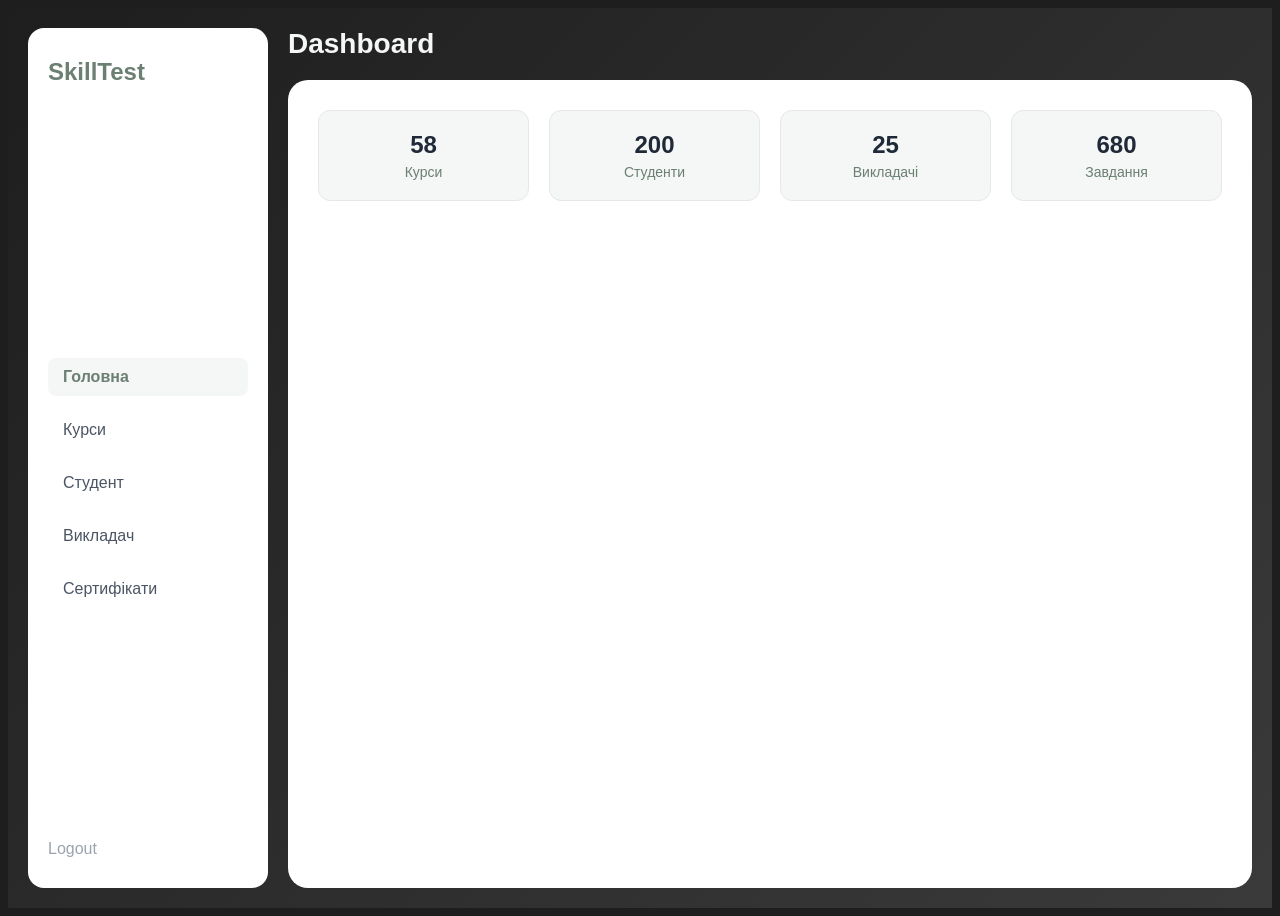
==== index.html @ 04a6edd6 "Add project files." ====
﻿<!DOCTYPE html>
<html lang="uk">
<head>
    <meta charset="UTF-8">
    <meta name="viewport" content="width=device-width, initial-scale=1.0">
    <title>SkillTest - Головна</title>
    <link rel="stylesheet" href="style.css">
</head>
<body>
    <div class="app-container">
        <aside class="sidebar">
            <h2 class="logo">SkillTest</h2>
            <nav class="nav-menu">
                <a href="index.html" class="nav-item active">Головна</a>
                <a href="courses.html" class="nav-item">Курси</a>
                <a href="students.html" class="nav-item">Студент</a>
                <a href="teachers.html" class="nav-item">Викладач</a>
                <a href="certificates.html" class="nav-item">Сертифікати</a>
            </nav>
            <div class="logout">
                <a href="#">Logout</a>
            </div>
        </aside>

        <main class="main-content">
            <header class="top-header">
                <h1>Dashboard</h1>
            </header>

            <section class="content-card">
                <div class="stats-grid">
                    <div class="stat-box"><h3>58</h3><p>Курси</p></div>
                    <div class="stat-box"><h3>200</h3><p>Студенти</p></div>
                    <div class="stat-box"><h3>25</h3><p>Викладачі</p></div>
                    <div class="stat-box"><h3>680</h3><p>Завдання</p></div>
                </div>
            </section>
        </main>
    </div>
</body>
</html>
---- style.css ----
﻿body 
    * {
        margin: 0;
        padding: 0;
        box-sizing: border-box;
        font-family: 'Segoe UI', Tahoma, Geneva, Verdana, sans-serif;
    }

    body {
        background-color: #1E1E1E;
        color: #1F2937;
    }

    .app-container {
        display: flex;
        height: 100vh;
        padding: 20px;
        gap: 20px;
        background: linear-gradient(135deg, #1E1E1E 0%, #3A3A3A 100%);
    }
    .sidebar {
        width: 240px;
        background: #FFFFFF;
        border-radius: 16px;
        padding: 30px 20px;
        display: flex;
        flex-direction: column;
        justify-content: space-between;
    }

    .logo {
        color: #6B7F73;
        font-size: 24px;
        margin-bottom: 40px;
    }

    .nav-menu {
        display: flex;
        flex-direction: column;
        gap: 15px;
    }

    .nav-item {
        text-decoration: none;
        color: #4B5563;
        font-size: 16px;
        padding: 10px 15px;
        border-radius: 8px;
        transition: 0.2s;
    }

        .nav-item:hover, .nav-item.active {
            background-color: #F4F7F5;
            color: #6B7F73;
            font-weight: bold;
        }

    .logout a {
        text-decoration: none;
        color: #9CA3AF;
    }
    .main-content {
        flex: 1;
        display: flex;
        flex-direction: column;
        gap: 20px;
    }

    .top-header h1 {
        color: #F4F7F5;
        font-size: 28px;
    }

    .content-card {
        background: #FFFFFF;
        border-radius: 20px;
        padding: 30px;
        flex: 1;
    }
    .stats-grid {
        display: grid;
        grid-template-columns: repeat(4, 1fr);
        gap: 20px;
    }

    .stat-box {
        background: #F4F7F5;
        padding: 20px;
        border-radius: 12px;
        text-align: center;
        border: 1px solid #E5E7EB;
    }

        .stat-box h3 {
            color: #1F2937;
            font-size: 24px;
            margin-bottom: 5px;
        }

        .stat-box p {
            color: #6B7F73;
            font-size: 14px;
        }
    @media (max-width: 768px) {
        .app-container {
            flex-direction: column;
            height: auto;
        }

        .sidebar {
            width: 100%;
        }

        .stats-grid {
            grid-template-columns: 1fr 1fr;
        }
    }
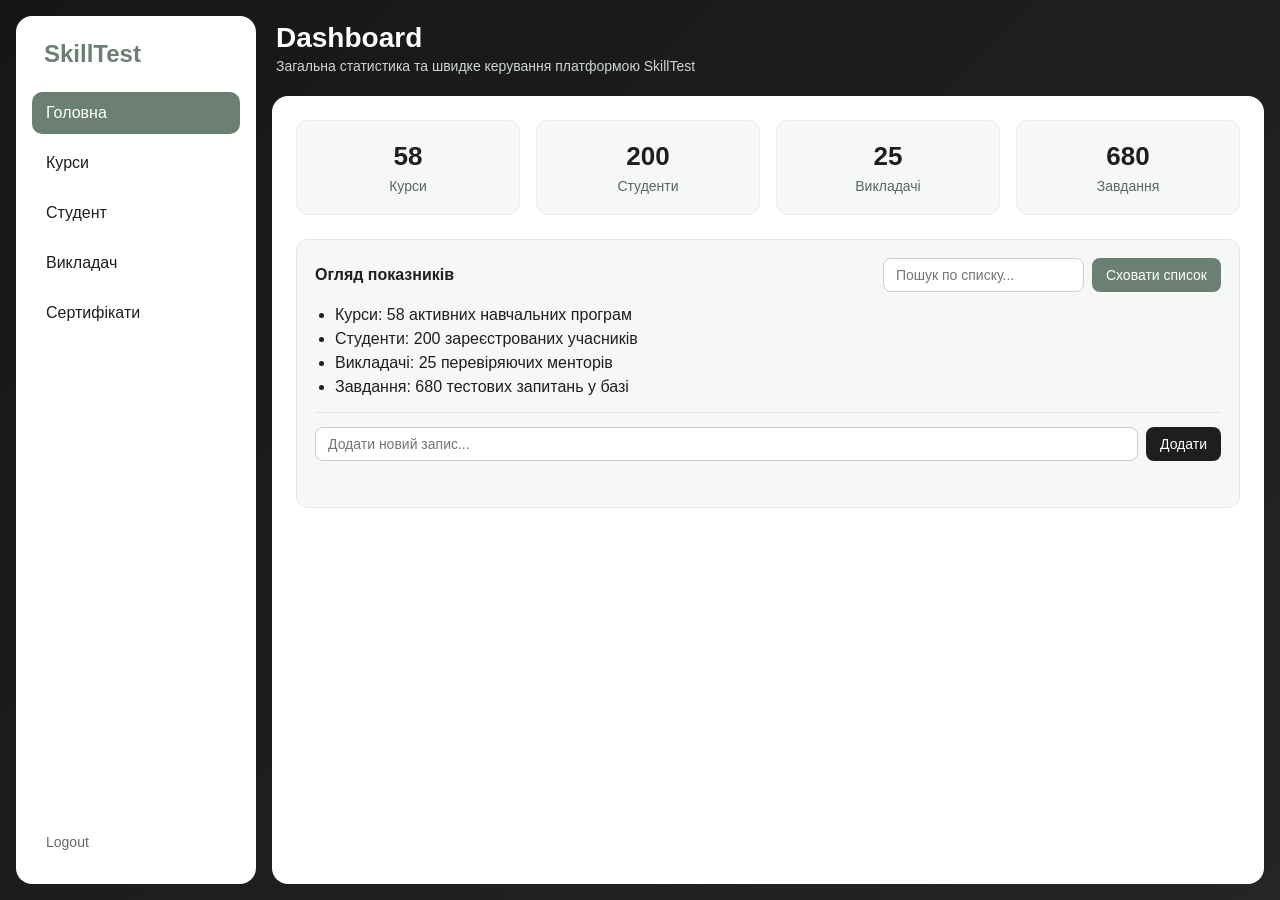
==== commit 4f6be3dc: "1234" ====
--- a/index.html
+++ b/index.html
@@ -3,36 +3,66 @@
 <head>
     <meta charset="UTF-8">
     <meta name="viewport" content="width=device-width, initial-scale=1.0">
-    <title>SkillTest - Головна</title>
+    <title>SkillTest — Головна</title>
     <link rel="stylesheet" href="style.css">
+    <script src="script.js" defer></script>
 </head>
-<body>
+<body data-page="dashboard">
     <div class="app-container">
         <aside class="sidebar">
-            <h2 class="logo">SkillTest</h2>
-            <nav class="nav-menu">
-                <a href="index.html" class="nav-item active">Головна</a>
-                <a href="courses.html" class="nav-item">Курси</a>
-                <a href="students.html" class="nav-item">Студент</a>
-                <a href="teachers.html" class="nav-item">Викладач</a>
-                <a href="certificates.html" class="nav-item">Сертифікати</a>
-            </nav>
-            <div class="logout">
-                <a href="#">Logout</a>
+            <div>
+                <div class="brand">SkillTest</div>
+                <nav class="nav-menu">
+                    <a href="index.html" class="nav-item active">Головна</a>
+                    <a href="courses.html" class="nav-item">Курси</a>
+                    <a href="students.html" class="nav-item">Студент</a>
+                    <a href="teachers.html" class="nav-item">Викладач</a>
+                    <a href="certificates.html" class="nav-item">Сертифікати</a>
+                </nav>
             </div>
+            <a href="index.html" class="logout-btn">Logout</a>
         </aside>
 
         <main class="main-content">
             <header class="top-header">
                 <h1>Dashboard</h1>
+                <p>Загальна статистика та швидке керування платформою SkillTest</p>
             </header>
 
             <section class="content-card">
                 <div class="stats-grid">
-                    <div class="stat-box"><h3>58</h3><p>Курси</p></div>
-                    <div class="stat-box"><h3>200</h3><p>Студенти</p></div>
-                    <div class="stat-box"><h3>25</h3><p>Викладачі</p></div>
-                    <div class="stat-box"><h3>680</h3><p>Завдання</p></div>
+                    <div class="stat-box">
+                        <div class="stat-value">58</div>
+                        <div class="stat-label">Курси</div>
+                    </div>
+                    <div class="stat-box">
+                        <div class="stat-value">200</div>
+                        <div class="stat-label">Студенти</div>
+                    </div>
+                    <div class="stat-box">
+                        <div class="stat-value">25</div>
+                        <div class="stat-label">Викладачі</div>
+                    </div>
+                    <div class="stat-box">
+                        <div class="stat-value">680</div>
+                        <div class="stat-label">Завдання</div>
+                    </div>
+                </div>
+
+                <div class="js-panel">
+                    <div class="js-toolbar">
+                        <strong>Огляд показників</strong>
+                        <div class="js-controls">
+                            <input type="text" id="filterInput" class="js-input" placeholder="Пошук по списку...">
+                            <button type="button" id="toggleListBtn" class="js-btn">Сховати список</button>
+                        </div>
+                    </div>
+                    <ul id="itemsList" class="js-list"></ul>
+                    <form id="addItemForm" class="js-form" novalidate>
+                        <input type="text" id="newItemInput" class="js-input" placeholder="Додати новий запис...">
+                        <button type="submit" class="js-btn js-btn-dark">Додати</button>
+                        <div id="formFeedback" class="js-message"></div>
+                    </form>
                 </div>
             </section>
         </main>
--- a/style.css
+++ b/style.css
@@ -1,117 +1,250 @@
-﻿body 
-    * {
-        margin: 0;
-        padding: 0;
-        box-sizing: border-box;
-        font-family: 'Segoe UI', Tahoma, Geneva, Verdana, sans-serif;
-    }
-
-    body {
-        background-color: #1E1E1E;
-        color: #1F2937;
-    }
-
+﻿* {
+    margin: 0;
+    padding: 0;
+    box-sizing: border-box;
+    font-family: "Segoe UI", Tahoma, Geneva, Verdana, sans-serif;
+}
+
+body {
+    min-height: 100vh;
+    background: linear-gradient(135deg, #161616, #242625);
+    color: #1e1e1e;
+}
+
+.app-container {
+    display: flex;
+    min-height: 100vh;
+    padding: 16px;
+    gap: 16px;
+}
+
+.sidebar {
+    width: 240px;
+    background-color: #ffffff;
+    border-radius: 16px;
+    padding: 24px 16px;
+    display: flex;
+    flex-direction: column;
+    justify-content: space-between;
+    flex-shrink: 0;
+}
+
+.brand {
+    font-size: 24px;
+    font-weight: 700;
+    color: #6b7f73;
+    padding: 0 12px;
+    margin-bottom: 24px;
+}
+
+.nav-menu {
+    display: flex;
+    flex-direction: column;
+    gap: 8px;
+}
+
+.nav-item {
+    display: block;
+    text-decoration: none;
+    color: #1e1e1e;
+    padding: 12px 14px;
+    border-radius: 10px;
+    font-weight: 500;
+    transition: background-color 0.2s ease, color 0.2s ease;
+}
+
+    .nav-item:hover {
+        background-color: #eef2ef;
+    }
+
+    .nav-item.active {
+        background-color: #6b7f73;
+        color: #ffffff;
+    }
+
+.logout-btn {
+    display: block;
+    text-decoration: none;
+    color: #666666;
+    padding: 10px 14px;
+    border-radius: 10px;
+    font-size: 14px;
+}
+
+    .logout-btn:hover {
+        background-color: #f3f3f3;
+    }
+
+.main-content {
+    flex: 1;
+    display: flex;
+    flex-direction: column;
+    gap: 16px;
+}
+
+.top-header {
+    color: #ffffff;
+    padding: 6px 4px;
+}
+
+    .top-header h1 {
+        font-size: 28px;
+        font-weight: 700;
+    }
+
+    .top-header p {
+        color: #cfd6d2;
+        font-size: 14px;
+        margin-top: 4px;
+    }
+
+.content-card {
+    background-color: #ffffff;
+    border-radius: 16px;
+    padding: 24px;
+    flex: 1;
+}
+
+.stats-grid {
+    display: grid;
+    grid-template-columns: repeat(4, 1fr);
+    gap: 16px;
+    margin-bottom: 24px;
+}
+
+.stat-box {
+    background-color: #f6f8f7;
+    border: 1px solid #e6ece8;
+    border-radius: 12px;
+    padding: 20px;
+    text-align: center;
+}
+
+.stat-value {
+    font-size: 26px;
+    font-weight: 700;
+    color: #1e1e1e;
+}
+
+.stat-label {
+    font-size: 14px;
+    color: #5c6660;
+    margin-top: 6px;
+}
+
+.js-panel {
+    background-color: #f6f8f7;
+    border: 1px solid #e2e8e4;
+    border-radius: 12px;
+    padding: 18px;
+}
+
+.js-toolbar {
+    display: flex;
+    flex-wrap: wrap;
+    gap: 10px;
+    justify-content: space-between;
+    align-items: center;
+    margin-bottom: 14px;
+}
+
+.js-controls {
+    display: flex;
+    flex-wrap: wrap;
+    gap: 8px;
+}
+
+.js-input {
+    padding: 8px 12px;
+    border: 1px solid #c7d0ca;
+    border-radius: 8px;
+    font-size: 14px;
+    background-color: #ffffff;
+    color: #1e1e1e;
+}
+
+.js-btn {
+    padding: 8px 14px;
+    border: none;
+    border-radius: 8px;
+    background-color: #6b7f73;
+    color: #ffffff;
+    font-size: 14px;
+    font-weight: 500;
+    cursor: pointer;
+}
+
+    .js-btn:hover {
+        background-color: #586a5f;
+    }
+
+.js-btn-dark {
+    background-color: #1e1e1e;
+}
+
+    .js-btn-dark:hover {
+        background-color: #333333;
+    }
+
+.js-list {
+    margin: 0 0 16px 20px;
+    display: flex;
+    flex-direction: column;
+    gap: 6px;
+}
+
+.js-form {
+    display: flex;
+    flex-wrap: wrap;
+    gap: 8px;
+    padding-top: 14px;
+    border-top: 1px solid #e0e6e2;
+}
+
+    .js-form .js-input {
+        flex: 1;
+        min-width: 200px;
+    }
+
+.js-message {
+    width: 100%;
+    font-size: 14px;
+    min-height: 20px;
+}
+
+.msg-error {
+    color: #c62828;
+    font-weight: 500;
+}
+
+.msg-success {
+    color: #2e7d32;
+    font-weight: 500;
+}
+
+@media (max-width: 900px) {
+    .stats-grid {
+        grid-template-columns: repeat(2, 1fr);
+    }
+}
+
+@media (max-width: 768px) {
     .app-container {
-        display: flex;
-        height: 100vh;
-        padding: 20px;
-        gap: 20px;
-        background: linear-gradient(135deg, #1E1E1E 0%, #3A3A3A 100%);
-    }
+        flex-direction: column;
+    }
+
     .sidebar {
-        width: 240px;
-        background: #FFFFFF;
-        border-radius: 16px;
-        padding: 30px 20px;
-        display: flex;
-        flex-direction: column;
-        justify-content: space-between;
-    }
-
-    .logo {
-        color: #6B7F73;
-        font-size: 24px;
-        margin-bottom: 40px;
+        width: 100%;
     }
 
     .nav-menu {
-        display: flex;
-        flex-direction: column;
-        gap: 15px;
-    }
-
-    .nav-item {
-        text-decoration: none;
-        color: #4B5563;
-        font-size: 16px;
-        padding: 10px 15px;
-        border-radius: 8px;
-        transition: 0.2s;
-    }
-
-        .nav-item:hover, .nav-item.active {
-            background-color: #F4F7F5;
-            color: #6B7F73;
-            font-weight: bold;
-        }
-
-    .logout a {
-        text-decoration: none;
-        color: #9CA3AF;
-    }
-    .main-content {
-        flex: 1;
-        display: flex;
-        flex-direction: column;
-        gap: 20px;
-    }
-
-    .top-header h1 {
-        color: #F4F7F5;
-        font-size: 28px;
-    }
-
-    .content-card {
-        background: #FFFFFF;
-        border-radius: 20px;
-        padding: 30px;
-        flex: 1;
-    }
+        flex-direction: row;
+        flex-wrap: wrap;
+    }
+}
+
+@media (max-width: 480px) {
     .stats-grid {
-        display: grid;
-        grid-template-columns: repeat(4, 1fr);
-        gap: 20px;
-    }
-
-    .stat-box {
-        background: #F4F7F5;
-        padding: 20px;
-        border-radius: 12px;
-        text-align: center;
-        border: 1px solid #E5E7EB;
-    }
-
-        .stat-box h3 {
-            color: #1F2937;
-            font-size: 24px;
-            margin-bottom: 5px;
-        }
-
-        .stat-box p {
-            color: #6B7F73;
-            font-size: 14px;
-        }
-    @media (max-width: 768px) {
-        .app-container {
-            flex-direction: column;
-            height: auto;
-        }
-
-        .sidebar {
-            width: 100%;
-        }
-
-        .stats-grid {
-            grid-template-columns: 1fr 1fr;
-        }
-    }
+        grid-template-columns: 1fr;
+    }
+}
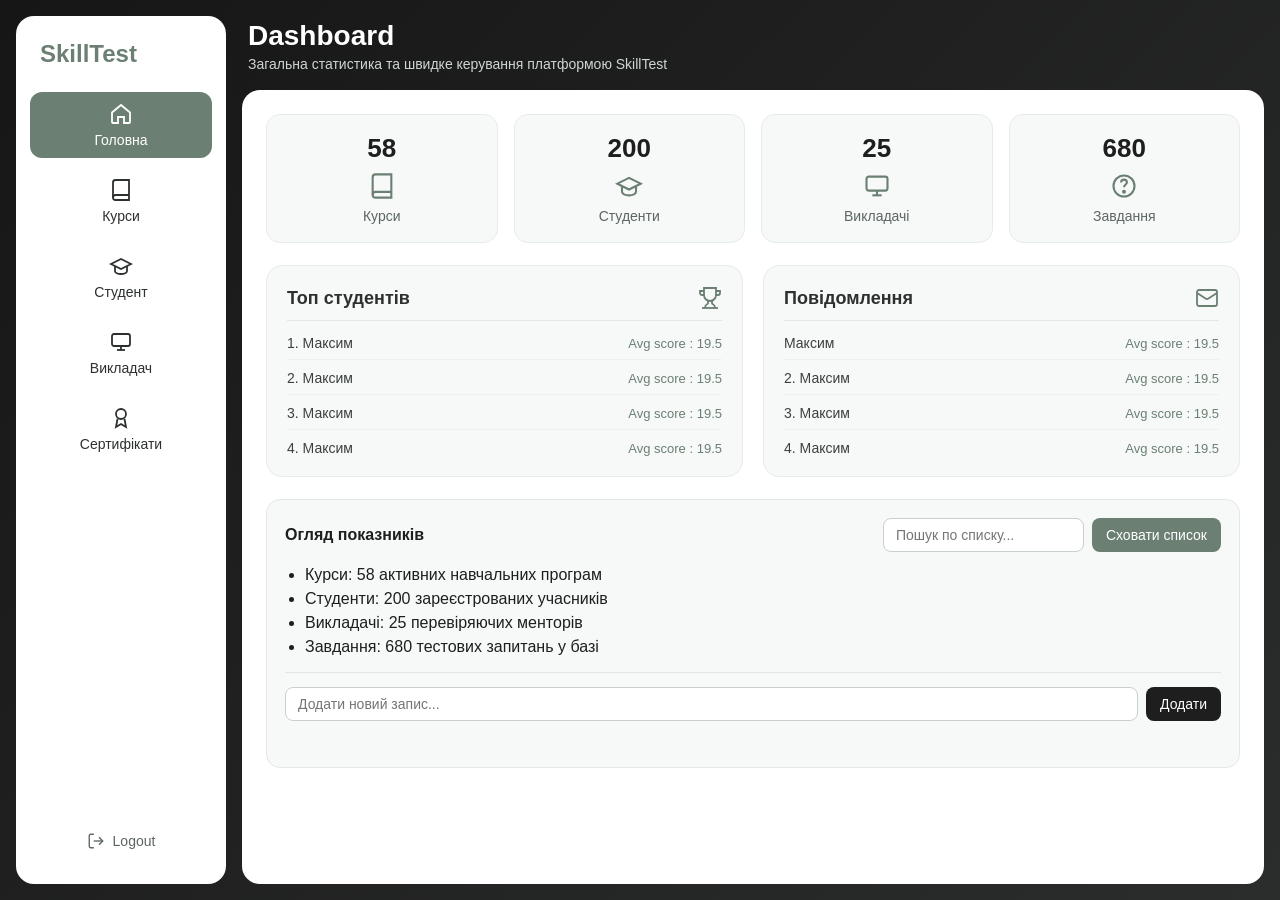
==== commit 0fd460a4: "ss" ====
--- a/index.html
+++ b/index.html
@@ -13,14 +13,32 @@
             <div>
                 <div class="brand">SkillTest</div>
                 <nav class="nav-menu">
-                    <a href="index.html" class="nav-item active">Головна</a>
-                    <a href="courses.html" class="nav-item">Курси</a>
-                    <a href="students.html" class="nav-item">Студент</a>
-                    <a href="teachers.html" class="nav-item">Викладач</a>
-                    <a href="certificates.html" class="nav-item">Сертифікати</a>
+                    <a href="index.html" class="nav-item active">
+                        <svg class="icon" viewBox="0 0 24 24" fill="none" stroke="currentColor" stroke-width="1.8"><path d="M3 10.5L12 3l9 7.5V20a1 1 0 0 1-1 1h-5v-6H9v6H4a1 1 0 0 1-1-1v-9.5z" /></svg>
+                        <span>Головна</span>
+                    </a>
+                    <a href="courses.html" class="nav-item">
+                        <svg class="icon" viewBox="0 0 24 24" fill="none" stroke="currentColor" stroke-width="1.8"><path d="M4 19.5A2.5 2.5 0 0 1 6.5 17H20" /><path d="M6.5 2H20v20H6.5A2.5 2.5 0 0 1 4 19.5v-15A2.5 2.5 0 0 1 6.5 2z" /></svg>
+                        <span>Курси</span>
+                    </a>
+                    <a href="students.html" class="nav-item">
+                        <svg class="icon" viewBox="0 0 24 24" fill="none" stroke="currentColor" stroke-width="1.8"><path d="M22 10L12 5 2 10l10 5 10-5z" /><path d="M6 12v5c0 1.7 2.7 3 6 3s6-1.3 6-3v-5" /></svg>
+                        <span>Студент</span>
+                    </a>
+                    <a href="teachers.html" class="nav-item">
+                        <svg class="icon" viewBox="0 0 24 24" fill="none" stroke="currentColor" stroke-width="1.8"><rect x="3" y="4" width="18" height="12" rx="2" /><path d="M8 20h8" /><path d="M12 16v4" /></svg>
+                        <span>Викладач</span>
+                    </a>
+                    <a href="certificates.html" class="nav-item">
+                        <svg class="icon" viewBox="0 0 24 24" fill="none" stroke="currentColor" stroke-width="1.8"><circle cx="12" cy="8" r="5" /><path d="M8.5 13l-1.5 8 5-3 5 3-1.5-8" /></svg>
+                        <span>Сертифікати</span>
+                    </a>
                 </nav>
             </div>
-            <a href="index.html" class="logout-btn">Logout</a>
+            <a href="index.html" class="logout-btn">
+                <svg class="icon icon-sm" viewBox="0 0 24 24" fill="none" stroke="currentColor" stroke-width="1.8"><path d="M9 21H5a2 2 0 0 1-2-2V5a2 2 0 0 1 2-2h4" /><polyline points="16 17 21 12 16 7" /><line x1="21" y1="12" x2="9" y2="12" /></svg>
+                <span>Logout</span>
+            </a>
         </aside>
 
         <main class="main-content">
@@ -33,19 +51,51 @@
                 <div class="stats-grid">
                     <div class="stat-box">
                         <div class="stat-value">58</div>
+                        <svg class="stat-icon" viewBox="0 0 24 24" fill="none" stroke="currentColor" stroke-width="1.8"><path d="M4 19.5A2.5 2.5 0 0 1 6.5 17H20" /><path d="M6.5 2H20v20H6.5A2.5 2.5 0 0 1 4 19.5v-15A2.5 2.5 0 0 1 6.5 2z" /></svg>
                         <div class="stat-label">Курси</div>
                     </div>
                     <div class="stat-box">
                         <div class="stat-value">200</div>
+                        <svg class="stat-icon" viewBox="0 0 24 24" fill="none" stroke="currentColor" stroke-width="1.8"><path d="M22 10L12 5 2 10l10 5 10-5z" /><path d="M6 12v5c0 1.7 2.7 3 6 3s6-1.3 6-3v-5" /></svg>
                         <div class="stat-label">Студенти</div>
                     </div>
                     <div class="stat-box">
                         <div class="stat-value">25</div>
+                        <svg class="stat-icon" viewBox="0 0 24 24" fill="none" stroke="currentColor" stroke-width="1.8"><rect x="3" y="4" width="18" height="12" rx="2" /><path d="M8 20h8" /><path d="M12 16v4" /></svg>
                         <div class="stat-label">Викладачі</div>
                     </div>
                     <div class="stat-box">
                         <div class="stat-value">680</div>
+                        <svg class="stat-icon" viewBox="0 0 24 24" fill="none" stroke="currentColor" stroke-width="1.8"><circle cx="12" cy="12" r="9" /><path d="M9.5 9a2.5 2.5 0 0 1 5 0c0 1.5-2.5 2-2.5 4" /><circle cx="12" cy="17" r="0.8" fill="currentColor" /></svg>
                         <div class="stat-label">Завдання</div>
+                    </div>
+                </div>
+
+                <div class="widgets-grid">
+                    <div class="widget-card">
+                        <div class="widget-header">
+                            <h2>Топ студентів</h2>
+                            <svg class="widget-icon" viewBox="0 0 24 24" fill="none" stroke="currentColor" stroke-width="1.8"><path d="M6 9H4a2 2 0 0 1-2-2V5h4" /><path d="M18 9h2a2 2 0 0 0 2-2V5h-4" /><path d="M4 22h16" /><path d="M10 14.66V17c0 .55-.47.98-.97 1.21C7.85 18.75 7 20.24 7 22" /><path d="M14 14.66V17c0 .55.47.98.97 1.21C16.15 18.75 17 20.24 17 22" /><path d="M18 2H6v7a6 6 0 0 0 12 0V2Z" /></svg>
+                        </div>
+                        <ul class="widget-list">
+                            <li><span>1. Максим</span><span class="score">Avg score : 19.5</span></li>
+                            <li><span>2. Максим</span><span class="score">Avg score : 19.5</span></li>
+                            <li><span>3. Максим</span><span class="score">Avg score : 19.5</span></li>
+                            <li><span>4. Максим</span><span class="score">Avg score : 19.5</span></li>
+                        </ul>
+                    </div>
+
+                    <div class="widget-card">
+                        <div class="widget-header">
+                            <h2>Повідомлення</h2>
+                            <svg class="widget-icon" viewBox="0 0 24 24" fill="none" stroke="currentColor" stroke-width="1.8"><rect x="2" y="4" width="20" height="16" rx="2" /><path d="m22 7-8.97 5.7a1.94 1.94 0 0 1-2.06 0L2 7" /></svg>
+                        </div>
+                        <ul class="widget-list">
+                            <li><span>Максим</span><span class="score">Avg score : 19.5</span></li>
+                            <li><span>2. Максим</span><span class="score">Avg score : 19.5</span></li>
+                            <li><span>3. Максим</span><span class="score">Avg score : 19.5</span></li>
+                            <li><span>4. Максим</span><span class="score">Avg score : 19.5</span></li>
+                        </ul>
                     </div>
                 </div>
 
--- a/style.css
+++ b/style.css
@@ -7,7 +7,7 @@
 
 body {
     min-height: 100vh;
-    background: linear-gradient(135deg, #161616, #242625);
+    background: linear-gradient(135deg, #161616, #2b2d2c);
     color: #1e1e1e;
 }
 
@@ -18,11 +18,12 @@
     gap: 16px;
 }
 
+/* Боковое меню */
 .sidebar {
-    width: 240px;
+    width: 210px;
     background-color: #ffffff;
-    border-radius: 16px;
-    padding: 24px 16px;
+    border-radius: 18px;
+    padding: 24px 14px;
     display: flex;
     flex-direction: column;
     justify-content: space-between;
@@ -33,22 +34,26 @@
     font-size: 24px;
     font-weight: 700;
     color: #6b7f73;
-    padding: 0 12px;
+    padding: 0 10px;
     margin-bottom: 24px;
 }
 
 .nav-menu {
     display: flex;
     flex-direction: column;
-    gap: 8px;
+    gap: 10px;
 }
 
 .nav-item {
-    display: block;
+    display: flex;
+    flex-direction: column;
+    align-items: center;
+    gap: 6px;
     text-decoration: none;
-    color: #1e1e1e;
-    padding: 12px 14px;
-    border-radius: 10px;
+    color: #2c302e;
+    padding: 10px 8px;
+    border-radius: 12px;
+    font-size: 14px;
     font-weight: 500;
     transition: background-color 0.2s ease, color 0.2s ease;
 }
@@ -62,11 +67,24 @@
         color: #ffffff;
     }
 
+.icon {
+    width: 24px;
+    height: 24px;
+}
+
+.icon-sm {
+    width: 18px;
+    height: 18px;
+}
+
 .logout-btn {
-    display: block;
+    display: flex;
+    align-items: center;
+    justify-content: center;
+    gap: 8px;
     text-decoration: none;
-    color: #666666;
-    padding: 10px 14px;
+    color: #5c6660;
+    padding: 10px 12px;
     border-radius: 10px;
     font-size: 14px;
 }
@@ -75,16 +93,17 @@
         background-color: #f3f3f3;
     }
 
+/* Основная область */
 .main-content {
     flex: 1;
     display: flex;
     flex-direction: column;
-    gap: 16px;
+    gap: 14px;
 }
 
 .top-header {
     color: #ffffff;
-    padding: 6px 4px;
+    padding: 4px 6px;
 }
 
     .top-header h1 {
@@ -100,24 +119,31 @@
 
 .content-card {
     background-color: #ffffff;
-    border-radius: 16px;
+    border-radius: 18px;
     padding: 24px;
     flex: 1;
-}
-
+    display: flex;
+    flex-direction: column;
+    gap: 22px;
+}
+
+/* Сетка статистики (CSS Grid) */
 .stats-grid {
     display: grid;
     grid-template-columns: repeat(4, 1fr);
     gap: 16px;
-    margin-bottom: 24px;
 }
 
 .stat-box {
-    background-color: #f6f8f7;
+    background-color: #f7f9f8;
     border: 1px solid #e6ece8;
-    border-radius: 12px;
-    padding: 20px;
+    border-radius: 14px;
+    padding: 18px 14px;
     text-align: center;
+    display: flex;
+    flex-direction: column;
+    align-items: center;
+    gap: 8px;
 }
 
 .stat-value {
@@ -126,16 +152,84 @@
     color: #1e1e1e;
 }
 
+.stat-icon {
+    width: 28px;
+    height: 28px;
+    color: #6b7f73;
+}
+
 .stat-label {
     font-size: 14px;
     color: #5c6660;
-    margin-top: 6px;
-}
-
+}
+
+/* Нижние карточки (Топ студентов и Сообщения) */
+.widgets-grid {
+    display: grid;
+    grid-template-columns: repeat(2, 1fr);
+    gap: 20px;
+}
+
+.widget-card {
+    background-color: #f7f9f8;
+    border: 1px solid #e6ece8;
+    border-radius: 16px;
+    padding: 20px;
+}
+
+.widget-header {
+    display: flex;
+    align-items: center;
+    justify-content: space-between;
+    margin-bottom: 14px;
+    padding-bottom: 10px;
+    border-bottom: 1px solid #e1e7e3;
+}
+
+    .widget-header h2 {
+        font-size: 18px;
+        font-weight: 700;
+        color: #2c302e;
+    }
+
+.widget-icon {
+    width: 24px;
+    height: 24px;
+    color: #6b7f73;
+}
+
+.widget-list {
+    list-style: none;
+    display: flex;
+    flex-direction: column;
+    gap: 10px;
+}
+
+    .widget-list li {
+        display: flex;
+        justify-content: space-between;
+        align-items: center;
+        padding-bottom: 8px;
+        border-bottom: 1px solid #edf1ef;
+        font-size: 14px;
+        color: #3a403d;
+    }
+
+        .widget-list li:last-child {
+            border-bottom: none;
+            padding-bottom: 0;
+        }
+
+.score {
+    color: #6b7f73;
+    font-size: 13px;
+}
+
+/* Интерактивный блок JS */
 .js-panel {
-    background-color: #f6f8f7;
+    background-color: #f7f9f8;
     border: 1px solid #e2e8e4;
-    border-radius: 12px;
+    border-radius: 14px;
     padding: 18px;
 }
 
@@ -222,9 +316,14 @@
     font-weight: 500;
 }
 
-@media (max-width: 900px) {
+/* Адаптивность */
+@media (max-width: 960px) {
     .stats-grid {
         grid-template-columns: repeat(2, 1fr);
+    }
+
+    .widgets-grid {
+        grid-template-columns: 1fr;
     }
 }
 
@@ -240,6 +339,7 @@
     .nav-menu {
         flex-direction: row;
         flex-wrap: wrap;
+        justify-content: center;
     }
 }
 
@@ -248,3 +348,262 @@
         grid-template-columns: 1fr;
     }
 }
+.courses-header {
+    display: flex;
+    align-items: center;
+    justify-content: space-between;
+    gap: 12px;
+}
+
+.accent-title {
+    color: #7c9485;
+}
+
+.add-plus-btn {
+    width: 38px;
+    height: 38px;
+    border: none;
+    border-radius: 8px;
+    background-color: #6b7f73;
+    color: #ffffff;
+    font-size: 24px;
+    line-height: 1;
+    cursor: pointer;
+}
+
+    .add-plus-btn:hover {
+        background-color: #586a5f;
+    }
+
+.search-pill {
+    border-radius: 999px;
+    min-width: 240px;
+}
+
+.table-wrap {
+    overflow-x: auto;
+    margin-bottom: 16px;
+}
+
+.courses-table {
+    width: 100%;
+    border-collapse: collapse;
+    font-size: 14px;
+}
+
+    .courses-table th {
+        text-align: left;
+        padding: 12px 10px;
+        font-weight: 700;
+        color: #1e1e1e;
+        border-bottom: 1px solid #cfd6d2;
+    }
+
+    .courses-table td {
+        padding: 14px 10px;
+        border-bottom: 1px solid #e9eeeb;
+        color: #2c302e;
+    }
+
+.course-link {
+    text-decoration: underline;
+    font-weight: 500;
+}
+
+.action-link {
+    color: #6b7f73;
+    font-weight: 500;
+    cursor: pointer;
+    background: none;
+    border: none;
+    font-size: 14px;
+    padding: 0;
+}
+
+    .action-link:hover {
+        text-decoration: underline;
+    }
+.student-layout {
+    gap: 24px;
+}
+
+.student-form-card {
+    max-width: 560px;
+    width: 100%;
+    margin: 0 auto;
+    background-color: #ffffff;
+    border: 1px solid #e6ece8;
+    border-radius: 18px;
+    padding: 28px 36px;
+    box-shadow: 0 6px 20px rgba(0, 0, 0, 0.04);
+}
+
+.student-form-title {
+    text-align: center;
+    font-size: 18px;
+    font-weight: 600;
+    color: #2c302e;
+    padding-bottom: 14px;
+    margin-bottom: 24px;
+    border-bottom: 1px solid #e2e7e4;
+}
+
+.student-reg-form {
+    display: flex;
+    flex-direction: column;
+    gap: 20px;
+}
+
+.underline-input {
+    width: 100%;
+    border: none;
+    border-bottom: 1px solid #cfd6d2;
+    padding: 10px 4px;
+    font-size: 14px;
+    color: #1e1e1e;
+    background-color: transparent;
+    outline: none;
+    transition: border-color 0.2s ease;
+}
+
+    .underline-input:focus {
+        border-bottom-color: #6b7f73;
+    }
+
+.student-submit-btn {
+    align-self: center;
+    margin-top: 10px;
+    padding: 12px 28px;
+    border: none;
+    border-radius: 8px;
+    background-color: #6b7f73;
+    color: #ffffff;
+    font-size: 14px;
+    font-weight: 500;
+    cursor: pointer;
+    transition: background-color 0.2s ease;
+}
+
+    .student-submit-btn:hover {
+        background-color: #586a5f;
+    }
+
+.student-feedback {
+    text-align: center;
+}
+/* Карточки сертификатов по макету Figma */
+.certificates-list {
+    display: flex;
+    flex-direction: column;
+    gap: 18px;
+    margin-bottom: 16px;
+}
+
+.cert-card {
+    display: flex;
+    align-items: center;
+    justify-content: space-between;
+    gap: 20px;
+    background-color: #f4f7f5;
+    border: 1px solid #b8cbbd;
+    border-radius: 14px;
+    padding: 18px 22px;
+}
+
+.cert-preview {
+    width: 120px;
+    min-width: 120px;
+    height: 82px;
+    background-color: #ffffff;
+    border: 1px solid #c7d0ca;
+    border-radius: 6px;
+    display: flex;
+    flex-direction: column;
+    align-items: center;
+    justify-content: center;
+    gap: 2px;
+    padding: 6px;
+    text-align: center;
+}
+
+.cert-preview-top {
+    font-size: 9px;
+    font-weight: 700;
+    letter-spacing: 0.5px;
+    color: #2c302e;
+}
+
+.cert-preview-brand {
+    font-size: 9px;
+    color: #6b7f73;
+}
+
+.cert-preview-holder {
+    font-size: 13px;
+    font-weight: 600;
+    color: #1e1e1e;
+    margin-top: 2px;
+}
+
+.cert-info {
+    flex: 1;
+    display: flex;
+    flex-direction: column;
+    gap: 6px;
+}
+
+.cert-title {
+    font-size: 16px;
+    font-weight: 700;
+    color: #1e1e1e;
+}
+
+.cert-meta {
+    font-size: 13px;
+    color: #4a524d;
+}
+
+.cert-id {
+    font-size: 12px;
+    color: #8b948e;
+    margin-top: 2px;
+}
+
+.cert-actions {
+    display: flex;
+    flex-direction: column;
+    gap: 8px;
+    min-width: 136px;
+}
+
+.cert-btn {
+    padding: 8px 14px;
+    border: none;
+    border-radius: 6px;
+    background-color: #6b7f73;
+    color: #ffffff;
+    font-size: 13px;
+    font-weight: 500;
+    cursor: pointer;
+    transition: background-color 0.2s ease;
+}
+
+    .cert-btn:hover {
+        background-color: #586a5f;
+    }
+
+@media (max-width: 768px) {
+    .cert-card {
+        flex-direction: column;
+        align-items: flex-start;
+    }
+
+    .cert-actions {
+        width: 100%;
+        flex-direction: row;
+    }
+
+    .cert-btn {
+        flex: 1;
+    }
+}
